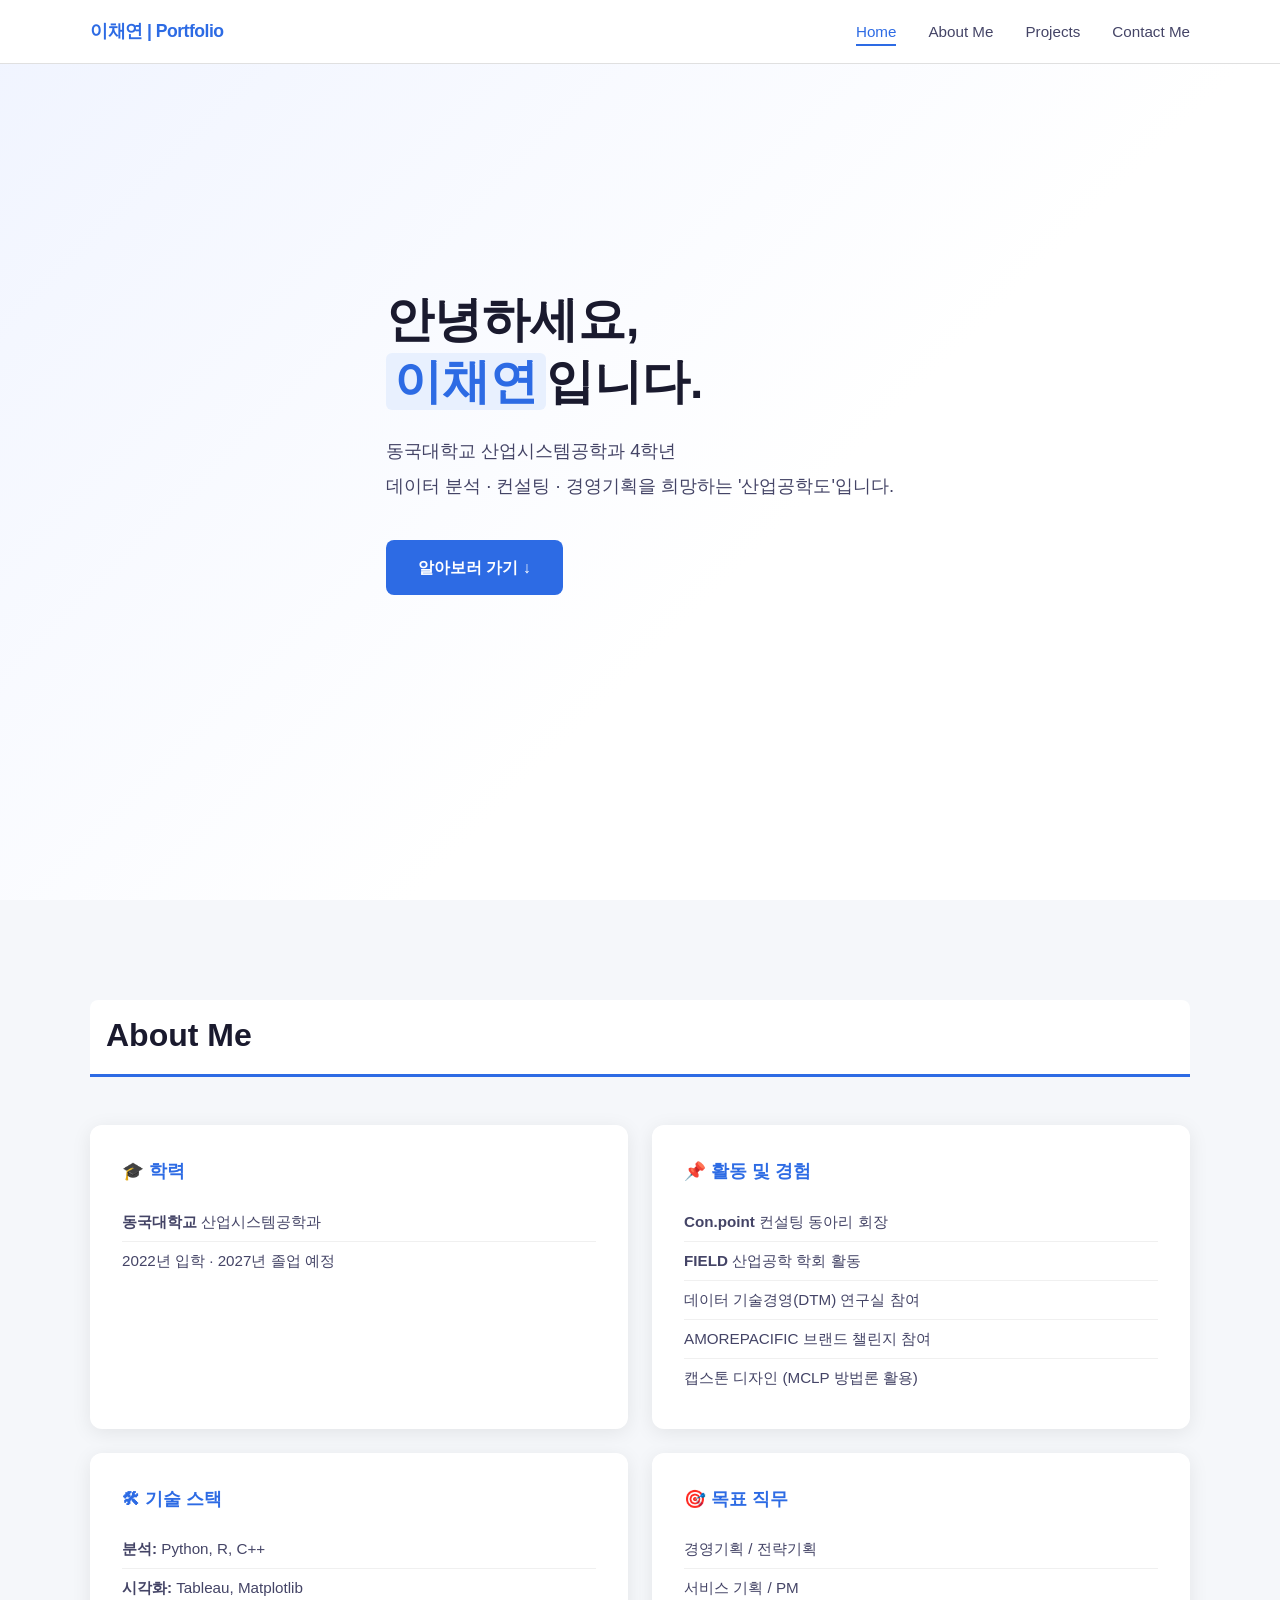
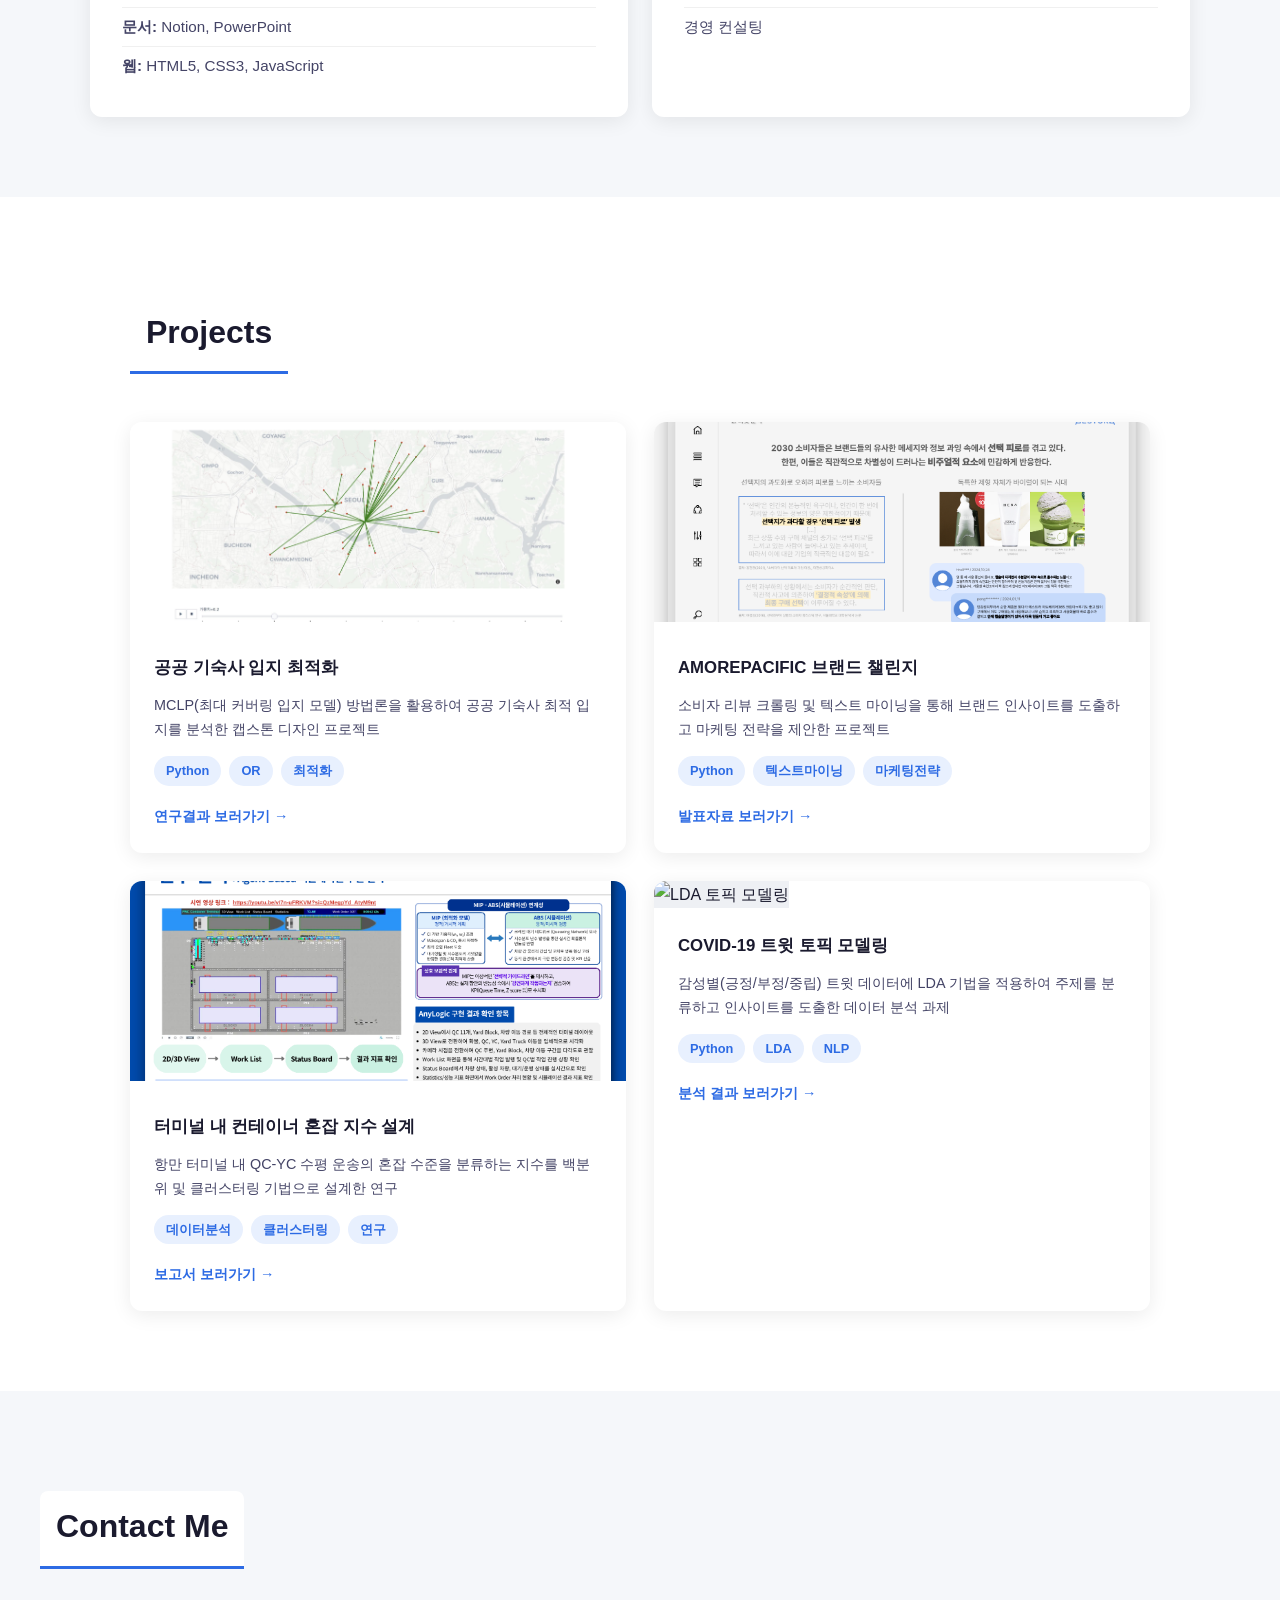
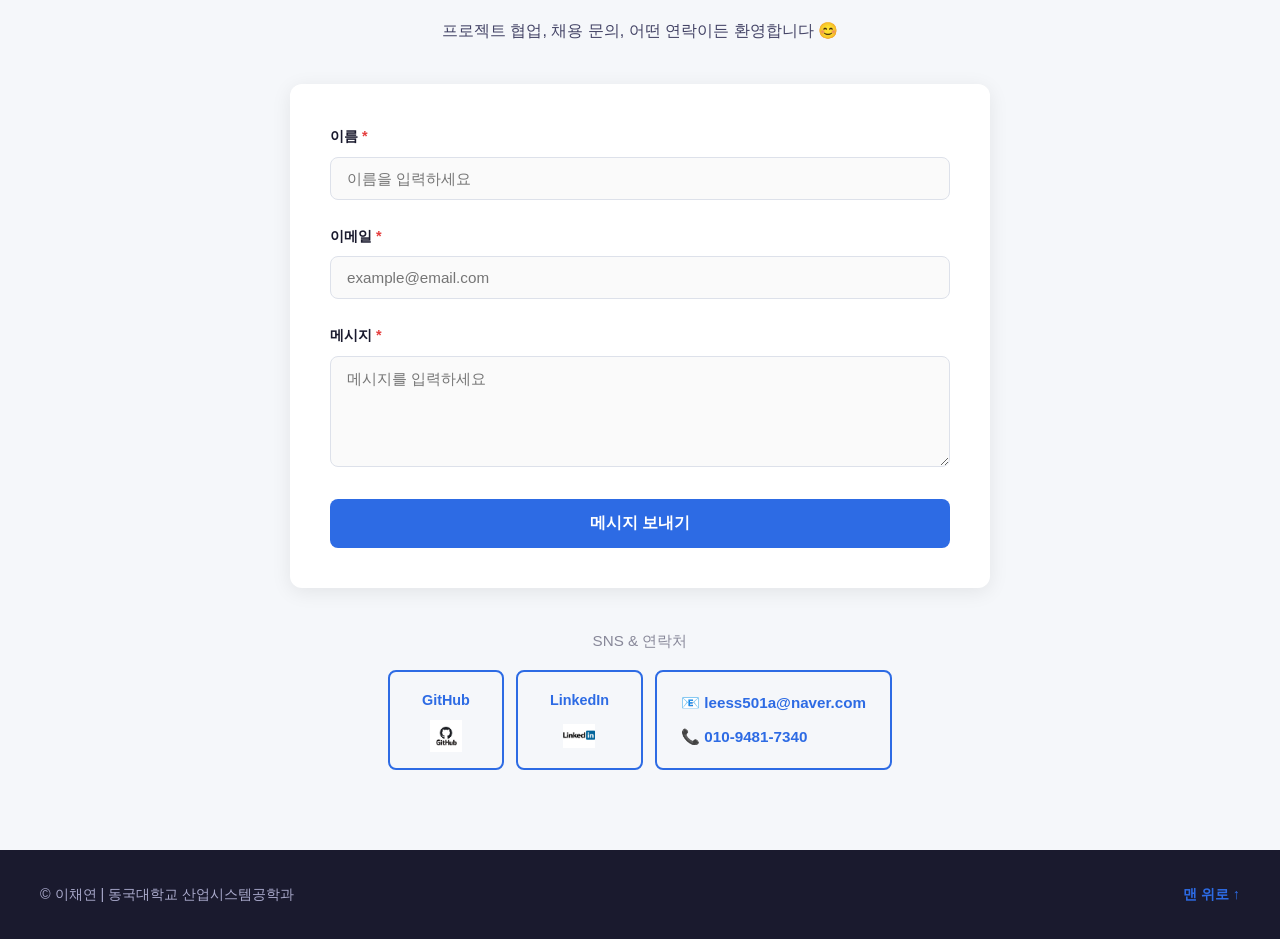
==== Portfolio.html @ 839d82a1 "Add files via upload" ====
<!DOCTYPE html>
<!-- [수정] lang="ko" 속성 추가: HTML 문서의 주 언어 명시 (문서 구조 정확성) -->
<html lang="ko">
<head>
  <meta charset="UTF-8">
  <meta name="viewport" content="width=device-width, initial-scale=1.0">
  <title>이채연 포트폴리오</title>
  <link rel="stylesheet" href="style.css">
</head>
<body>

  <!-- [수정] 기존 <div id="top"> 삭제: header와 id가 중복되어 HTML 유효성 오류 발생 -->

  <!-- Header & Nav -->
  <header id="top">
    <div class="header-inner">
      <div class="logo">이채연 | Portfolio</div>
      <nav>
        <ul>
          <li><a href="#home" class="nav-link">Home</a></li>
          <li><a href="#about" class="nav-link">About Me</a></li>
          <li><a href="#projects" class="nav-link">Projects</a></li>
          <li><a href="#contact" class="nav-link">Contact Me</a></li>
        </ul>
      </nav>
    </div>
  </header>

  <!-- [추가] 스크롤 진행 바: 현재 페이지 스크롤 위치를 시각적으로 표시 (JS에서 너비 제어) -->
  <div id="progressBar"></div>

  <!-- Home Section -->
  <section id="home">
    <div class="home-content">
      <h1>안녕하세요,<br><span class="highlight">이채연</span>입니다.</h1>
      <p>동국대학교 산업시스템공학과 4학년<br>
        데이터 분석 · 컨설팅 · 경영기획을 희망하는 '산업공학도'입니다.</p>
      <a href="#about" class="btn">알아보러 가기 ↓</a>
    </div>
  </section>

  <!-- About Me Section -->
  <section id="about">
    <h2 class="section-title">About Me</h2>
    <div class="about-grid">

      <div class="about-card">
        <h3>🎓 학력</h3>
        <ul>
          <li><strong>동국대학교</strong> 산업시스템공학과</li>
          <li>2022년 입학 · 2027년 졸업 예정</li>
        </ul>
      </div>

      <div class="about-card">
        <h3>📌 활동 및 경험</h3>
        <ul>
          <li><strong>Con.point</strong> 컨설팅 동아리 회장</li>
          <li><strong>FIELD</strong> 산업공학 학회 활동</li>
          <li>데이터 기술경영(DTM) 연구실 참여</li>
          <li>AMOREPACIFIC 브랜드 챌린지 참여</li>
          <li>캡스톤 디자인 (MCLP 방법론 활용)</li>
        </ul>
      </div>

      <div class="about-card">
        <h3>🛠 기술 스택</h3>
        <ul>
          <li><strong>분석:</strong> Python, R, C++</li>
          <li><strong>시각화:</strong> Tableau, Matplotlib</li>
          <li><strong>문서:</strong> Notion, PowerPoint</li>
          <li><strong>웹:</strong> HTML5, CSS3, JavaScript</li>
        </ul>
      </div>

      <div class="about-card">
        <h3>🎯 목표 직무</h3>
        <ul>
          <li>경영기획 / 전략기획</li>
          <li>서비스 기획 / PM</li>
          <li>경영 컨설팅</li>
        </ul>
      </div>

    </div>
  </section>

  <!-- Projects Section -->
  <section id="projects">
    <h2 class="section-title">Projects</h2>
    <div class="projects-grid">

      <div class="project-card">
        <img src="images/최적입지.png" alt="캡스톤 디자인 프로젝트">
        <div class="project-info">
          <h3>공공 기숙사 입지 최적화</h3>
          <p>MCLP(최대 커버링 입지 모델) 방법론을 활용하여
            공공 기숙사 최적 입지를 분석한 캡스톤 디자인 프로젝트</p>
          <div class="project-tags">
            <span class="tag">Python</span>
            <span class="tag">OR</span>
            <span class="tag">최적화</span>
          </div>
          <a href="https://github.com/Chaeyeon1106/LEE" target="_blank" class="project-link">
            연구결과 보러가기 →
          </a>
        </div>
      </div>

      <div class="project-card">
        <img src="images/아모레.png" alt="AMOREPACIFIC 프로젝트">
        <div class="project-info">
          <h3>AMOREPACIFIC 브랜드 챌린지</h3>
          <p>소비자 리뷰 크롤링 및 텍스트 마이닝을 통해
            브랜드 인사이트를 도출하고 마케팅 전략을 제안한 프로젝트</p>
          <div class="project-tags">
            <span class="tag">Python</span>
            <span class="tag">텍스트마이닝</span>
            <span class="tag">마케팅전략</span>
          </div>
          <a href="https://github.com/Chaeyeon1106/LEE" target="_blank" class="project-link">
            발표자료 보러가기 →
          </a>
        </div>
      </div>

      <div class="project-card">
        <img src="images/종설.png" alt="컨테이너 혼잡 지수">
        <div class="project-info">
          <h3>터미널 내 컨테이너 혼잡 지수 설계</h3>
          <p>항만 터미널 내 QC-YC 수평 운송의 혼잡 수준을
            분류하는 지수를 백분위 및 클러스터링 기법으로 설계한 연구</p>
          <div class="project-tags">
            <span class="tag">데이터분석</span>
            <span class="tag">클러스터링</span>
            <span class="tag">연구</span>
          </div>
          <a href="https://github.com/Chaeyeon1106/LEE" target="_blank" class="project-link">
            보고서 보러가기 →
          </a>
        </div>
      </div>

      <div class="project-card">
        <img src="images/LDA.png" alt="LDA 토픽 모델링">
        <div class="project-info">
          <h3>COVID-19 트윗 토픽 모델링</h3>
          <p>감성별(긍정/부정/중립) 트윗 데이터에 LDA 기법을 적용하여
            주제를 분류하고 인사이트를 도출한 데이터 분석 과제</p>
          <div class="project-tags">
            <span class="tag">Python</span>
            <span class="tag">LDA</span>
            <span class="tag">NLP</span>
          </div>
          <a href="https://github.com/Chaeyeon1106/LEE" target="_blank" class="project-link">
            분석 결과 보러가기 →
          </a>
        </div>
      </div>

    </div>
  </section>

  <!-- Contact Me Section -->
  <section id="contact">
    <h2 class="section-title">Contact Me</h2>
    <p class="contact-desc">프로젝트 협업, 채용 문의, 어떤 연락이든 환영합니다 😊</p>

    <!-- [수정] novalidate 추가: 브라우저 기본 검증 대신 JavaScript 정규표현식 유효성 검사가 동작하도록 함 -->
    <form id="contactForm" class="contact-form" novalidate>
      <div class="form-group">
        <label for="name">이름 <span class="required">*</span></label>
        <input type="text" id="name" name="name" placeholder="이름을 입력하세요">
      </div>
      <div class="form-group">
        <label for="email">이메일 <span class="required">*</span></label>
        <input type="email" id="email" name="email" placeholder="example@email.com">
      </div>
      <div class="form-group">
        <label for="message">메시지 <span class="required">*</span></label>
        <textarea id="message" name="message" rows="5"
          placeholder="메시지를 입력하세요"></textarea>
      </div>
      <button type="submit" class="btn-submit">메시지 보내기</button>
    </form>

    <div class="sns-area">
      <p>SNS & 연락처</p>
      <div class="sns-links">

        <!-- [수정] GitHub 실제 계정 주소로 연결 -->
        <a href="https://github.com/Chaeyeon1106" target="_blank" class="sns-btn">
          <img src="images/깃허브.jpg" alt="GitHub 아이콘" class="sns-icon">
          GitHub
        </a>

        <!-- [수정 필요] ⚠ 아래 LinkedIn 주소는 본인 실제 아이디로 교체하세요 -->
        <a href="https://linkedin.com/in/본인아이디" target="_blank" class="sns-btn">
          <img src="images/링크드인.jpg" alt="LinkedIn 아이콘" class="sns-icon">
          LinkedIn
        </a>

        <div class="contact-info">
          <p>📧 leess501a@naver.com</p>
          <p>📞 010-9481-7340</p>
        </div>
      </div>
    </div>
  </section>

  <!-- Footer -->
  <footer>
    <p>© 이채연 | 동국대학교 산업시스템공학과</p>
    <a href="#top" class="top-btn">맨 위로 ↑</a>
  </footer>

  <script src="script.js"></script>
</body>
</html>
---- style.css ----
/* ===== 기본 리셋 & 전체 설정 ===== */
* {
  margin: 0;
  padding: 0;
  box-sizing: border-box;
}

:root {
  --primary: #2d6be4;
  --primary-dark: #1a4db5;
  --bg-white: #ffffff;
  --bg-light: #f5f7fa;
  --bg-gray: #eef0f4;
  --text-dark: #1a1a2e;
  --text-mid: #444466;
  --text-light: #888899;
  --radius: 12px;
  --shadow: 0 4px 20px rgba(0,0,0,0.08);
}

/* [수정] html { scroll-behavior: smooth } 삭제:
   JavaScript에서 header 높이를 보정한 smooth scroll을 직접 구현하므로
   CSS와 기능이 중복되지 않도록 제거 */

body {
  font-family: 'Segoe UI', 'Apple SD Gothic Neo', sans-serif;
  background-color: var(--bg-white);
  color: var(--text-dark);
  line-height: 1.7;
}

a {
  text-decoration: none;
  color: inherit;
}

ul {
  list-style: none;
}

/* ===== [추가] 페이드인 효과 (스크롤 시 섹션 콘텐츠가 서서히 나타남) ===== */
/* JS의 IntersectionObserver가 화면에 들어온 요소에 .visible 클래스를 부여 */
.fade-in {
  opacity: 0;
}

.fade-in.visible {
  animation: fadeUp 0.7s ease forwards;
}

@keyframes fadeUp {
  from {
    opacity: 0;
    transform: translateY(24px);
  }
  to {
    opacity: 1;
    transform: none;
  }
}

/* 사용자가 OS에서 '동작 줄이기'를 설정한 경우 애니메이션 없이 바로 표시 */
@media (prefers-reduced-motion: reduce) {
  .fade-in {
    opacity: 1;
  }
  .fade-in.visible {
    animation: none;
  }
}

/* ===== Header & Nav ===== */
header {
  position: fixed;
  top: 0;
  width: 100%;
  background-color: rgba(255,255,255,0.95);
  backdrop-filter: blur(8px);
  border-bottom: 1px solid #e0e0e0;
  z-index: 1000;
  padding: 0 40px;
  height: 64px;
}

/* [추가] 스크롤 진행 바: header 바로 아래에 고정, 너비는 JS에서 스크롤 비율에 따라 변경 */
#progressBar {
  position: fixed;
  top: 64px;
  left: 0;
  height: 3px;
  width: 0;
  background-color: var(--primary);
  z-index: 1001;
}

.header-inner {
  max-width: 1100px;
  margin: 0 auto;
  height: 100%;
  display: flex;
  align-items: center;
  justify-content: space-between;
}

.logo {
  font-size: 1.1rem;
  font-weight: 700;
  color: var(--primary);
  letter-spacing: -0.5px;
}

nav ul {
  display: flex;
  gap: 32px;
}

nav ul li a {
  font-size: 0.95rem;
  font-weight: 500;
  color: var(--text-mid);
  transition: color 0.2s, border-bottom-color 0.2s;
  padding-bottom: 4px;
  border-bottom: 2px solid transparent;
}

/* [수정] border-bottom 전체 재선언 대신 색상만 변경하여 hover 시 레이아웃 흔들림 방지 */
nav ul li a:hover {
  color: var(--primary);
  border-bottom-color: var(--primary);
}

/* [추가] 현재 보고 있는 섹션의 메뉴 강조 (기존 JS 인라인 스타일 방식을 클래스 방식으로 분리) */
nav ul li a.active {
  color: var(--primary);
  border-bottom-color: var(--primary);
}

/* ===== Section 공통 ===== */
section {
  padding: 100px 40px 80px;
  max-width: 1100px;
  margin: 0 auto;
}

.section-title {
  font-size: 2rem;
  font-weight: 700;
  color: var(--text-dark);
  margin-bottom: 48px;
  padding: 8px 16px 12px;
  border-bottom: 3px solid var(--primary);
  display: inline-block;
  /* [추가] 섹션 제목 고정: 스크롤해도 해당 섹션 안에서는 제목이 상단에 붙어 있음 */
  position: sticky;
  top: 76px;            /* header(64px) + 진행바(3px) 아래에 고정 */
  z-index: 5;
  background-color: rgba(255,255,255,0.92);
  backdrop-filter: blur(6px);
  border-radius: 8px 8px 0 0;
}

/* ===== Home Section ===== */
#home {
  min-height: 100vh;
  display: flex;
  align-items: center;
  padding-top: 64px;
  max-width: 100%;
  background: linear-gradient(135deg, #f0f4ff 0%, #ffffff 60%);
}

.home-content {
  max-width: 1100px;
  margin: 0 auto;
  padding: 0 40px;
}

.home-content h1 {
  font-size: 3rem;
  font-weight: 800;
  line-height: 1.3;
  margin-bottom: 20px;
  color: var(--text-dark);
}

.highlight {
  color: var(--primary);
  background-color: #e8f0fe;
  padding: 2px 8px;
  border-radius: 6px;
}

.home-content p {
  font-size: 1.15rem;
  color: var(--text-mid);
  margin-bottom: 36px;
  line-height: 1.9;
}

.btn {
  display: inline-block;
  padding: 14px 32px;
  background-color: var(--primary);
  color: white;
  border-radius: 8px;
  font-weight: 600;
  font-size: 1rem;
  transition: background-color 0.2s, transform 0.2s;
}

.btn:hover {
  background-color: var(--primary-dark);
  transform: translateY(-2px);
}

/* ===== About Me Section ===== */
#about {
  background-color: var(--bg-light);
  max-width: 100%;
  padding: 100px 40px 80px;
}

#about > .section-title {
  display: block;
  max-width: 1100px;
  margin-left: auto;
  margin-right: auto;
}

#about > .about-grid {
  max-width: 1100px;
  margin-left: auto;
  margin-right: auto;
}

.about-grid {
  display: grid;
  grid-template-columns: repeat(2, 1fr);
  gap: 24px;
  max-width: 1100px;
  margin: 0 auto;
}

.about-card {
  background-color: var(--bg-white);
  border-radius: var(--radius);
  padding: 32px;
  box-shadow: var(--shadow);
  transition: transform 0.2s;
}

.about-card:hover {
  transform: translateY(-4px);
}

.about-card h3 {
  font-size: 1.1rem;
  font-weight: 700;
  margin-bottom: 16px;
  color: var(--primary);
}

.about-card ul li {
  padding: 6px 0;
  color: var(--text-mid);
  font-size: 0.95rem;
  border-bottom: 1px solid #f0f0f0;
}

.about-card ul li:last-child {
  border-bottom: none;
}

/* ===== Projects Section ===== */
.projects-grid {
  display: grid;
  grid-template-columns: repeat(2, 1fr);
  gap: 28px;
}

.project-card {
  background-color: var(--bg-white);
  border-radius: var(--radius);
  box-shadow: var(--shadow);
  overflow: hidden;
  transition: transform 0.2s, box-shadow 0.2s;
}

.project-card:hover {
  transform: translateY(-6px);
  box-shadow: 0 12px 32px rgba(0,0,0,0.12);
}

.project-card img {
  width: 100%;
  height: 200px;
  object-fit: cover;
  background-color: var(--bg-gray);
  /* [추가] hover 시 이미지 확대를 위한 transition */
  transition: transform 0.3s ease;
}

/* [추가] 카드에 마우스를 올리면 이미지가 살짝 확대 (overflow: hidden으로 카드 밖은 잘림) */
.project-card:hover img {
  transform: scale(1.05);
}

.project-info {
  padding: 24px;
}

.project-info h3 {
  font-size: 1.05rem;
  font-weight: 700;
  margin-bottom: 10px;
  color: var(--text-dark);
}

.project-info p {
  font-size: 0.9rem;
  color: var(--text-mid);
  margin-bottom: 14px;
  line-height: 1.7;
}

.project-tags {
  display: flex;
  flex-wrap: wrap;
  gap: 8px;
  margin-bottom: 16px;
}

.tag {
  background-color: #e8f0fe;
  color: var(--primary);
  font-size: 0.8rem;
  font-weight: 600;
  padding: 4px 12px;
  border-radius: 20px;
}

.project-link {
  font-size: 0.9rem;
  font-weight: 600;
  color: var(--primary);
  transition: color 0.2s;
}

.project-link:hover {
  color: var(--primary-dark);
  text-decoration: underline;
}

/* ===== Contact Me Section ===== */
#contact {
  background-color: var(--bg-light);
  max-width: 100%;
  padding: 100px 40px 80px;
}

#contact > * {
  max-width: 700px;
  margin-left: auto;
  margin-right: auto;
}

.contact-desc {
  text-align: center;
  color: var(--text-mid);
  margin-bottom: 40px;
  font-size: 1rem;
}

.contact-form {
  background-color: var(--bg-white);
  border-radius: var(--radius);
  padding: 40px;
  box-shadow: var(--shadow);
  margin-bottom: 40px;
}

.form-group {
  margin-bottom: 24px;
}

.form-group label {
  display: block;
  font-size: 0.9rem;
  font-weight: 600;
  color: var(--text-dark);
  margin-bottom: 8px;
}

.required {
  color: #e53e3e;
}

.form-group input,
.form-group textarea {
  width: 100%;
  padding: 12px 16px;
  border: 1.5px solid #dde1ea;
  border-radius: 8px;
  font-size: 0.95rem;
  color: var(--text-dark);
  background-color: #fafafa;
  transition: border-color 0.2s, box-shadow 0.2s;
  font-family: inherit;
  resize: vertical;
}

.form-group input:focus,
.form-group textarea:focus {
  outline: none;
  border-color: var(--primary);
  box-shadow: 0 0 0 3px rgba(45,107,228,0.1);
  background-color: #fff;
}

/* [추가] 유효성 검사 실패 시 입력창을 빨간 테두리로 시각적 강조 (JS에서 .error 클래스 부여) */
.form-group input.error,
.form-group textarea.error {
  border-color: #e53e3e;
  box-shadow: 0 0 0 3px rgba(229,62,62,0.12);
}

.btn-submit {
  width: 100%;
  padding: 14px;
  background-color: var(--primary);
  color: white;
  border: none;
  border-radius: 8px;
  font-size: 1rem;
  font-weight: 600;
  cursor: pointer;
  transition: background-color 0.2s, transform 0.2s;
  font-family: inherit;
}

.btn-submit:hover {
  background-color: var(--primary-dark);
  transform: translateY(-2px);
}

.sns-area {
  text-align: center;
  margin-top: 20px;
}

.sns-area p {
  font-size: 0.95rem;
  color: var(--text-light);
  margin-bottom: 16px;
}

.sns-links {
  display: flex;
  gap: 12px;
  justify-content: center;
  align-items: stretch;   /* 세 박스 높이 맞춤 */
}

.sns-btn {
  display: flex;
  flex-direction: column-reverse;
  align-items: center;
  border: 2px solid var(--primary);
  color: var(--primary);
  border-radius: 8px;
  font-weight: 600;
  font-size: 0.9rem;
  transition: all 0.2s;
  gap: 8px;
  padding: 16px 32px;
}

.sns-icon {
  width: 32px;
  height: 32px;
  object-fit: contain;
}

.sns-btn:hover {
  background-color: var(--primary);
  color: white;
}

.contact-info {
  display: flex;
  flex-direction: column;
  justify-content: center;
  align-items: flex-start;
  gap: 8px;
  padding: 16px 24px;
  border: 2px solid var(--primary);
  border-radius: 8px;
  text-align: left;
}

.contact-info p {
  font-size: 0.95rem;
  color: var(--primary);
  font-weight: 600;
  margin-bottom: 0;
}

/* ===== Footer ===== */
footer {
  background-color: var(--text-dark);
  color: #aaaacc;
  text-align: center;
  padding: 32px 40px;
  font-size: 0.9rem;
  display: flex;
  justify-content: space-between;
  align-items: center;
  width: 100%;
  max-width: 100%;
  box-sizing: border-box;
}

.top-btn {
  color: var(--primary);
  font-weight: 600;
  font-size: 0.9rem;
  transition: color 0.2s;
}

.top-btn:hover {
  color: #80aaff;
}

/* ===== [추가] 반응형 레이아웃 (모바일 대응, 중간보고서 보완 계획) ===== */
@media (max-width: 768px) {

  /* 헤더: 좌우 여백 축소, 메뉴 간격 줄임 */
  header {
    padding: 0 16px;
  }

  .logo {
    font-size: 0.95rem;
  }

  nav ul {
    gap: 16px;
  }

  nav ul li a {
    font-size: 0.85rem;
  }

  /* 섹션 공통: 좌우 여백 축소 */
  section,
  #about,
  #contact {
    padding: 80px 20px 60px;
  }

  /* Home: 제목 크기 축소 */
  .home-content {
    padding: 0 20px;
  }

  .home-content h1 {
    font-size: 2rem;
  }

  .home-content p {
    font-size: 1rem;
  }

  /* About / Projects: 2열 그리드 → 1열로 전환 */
  .about-grid,
  .projects-grid {
    grid-template-columns: 1fr;
  }

  /* Contact: SNS 버튼들을 세로로 배치 */
  .sns-links {
    flex-direction: column;
    align-items: stretch;
  }

  .contact-form {
    padding: 24px;
  }

  /* Footer: 세로 배치 */
  footer {
    flex-direction: column;
    gap: 8px;
  }
}
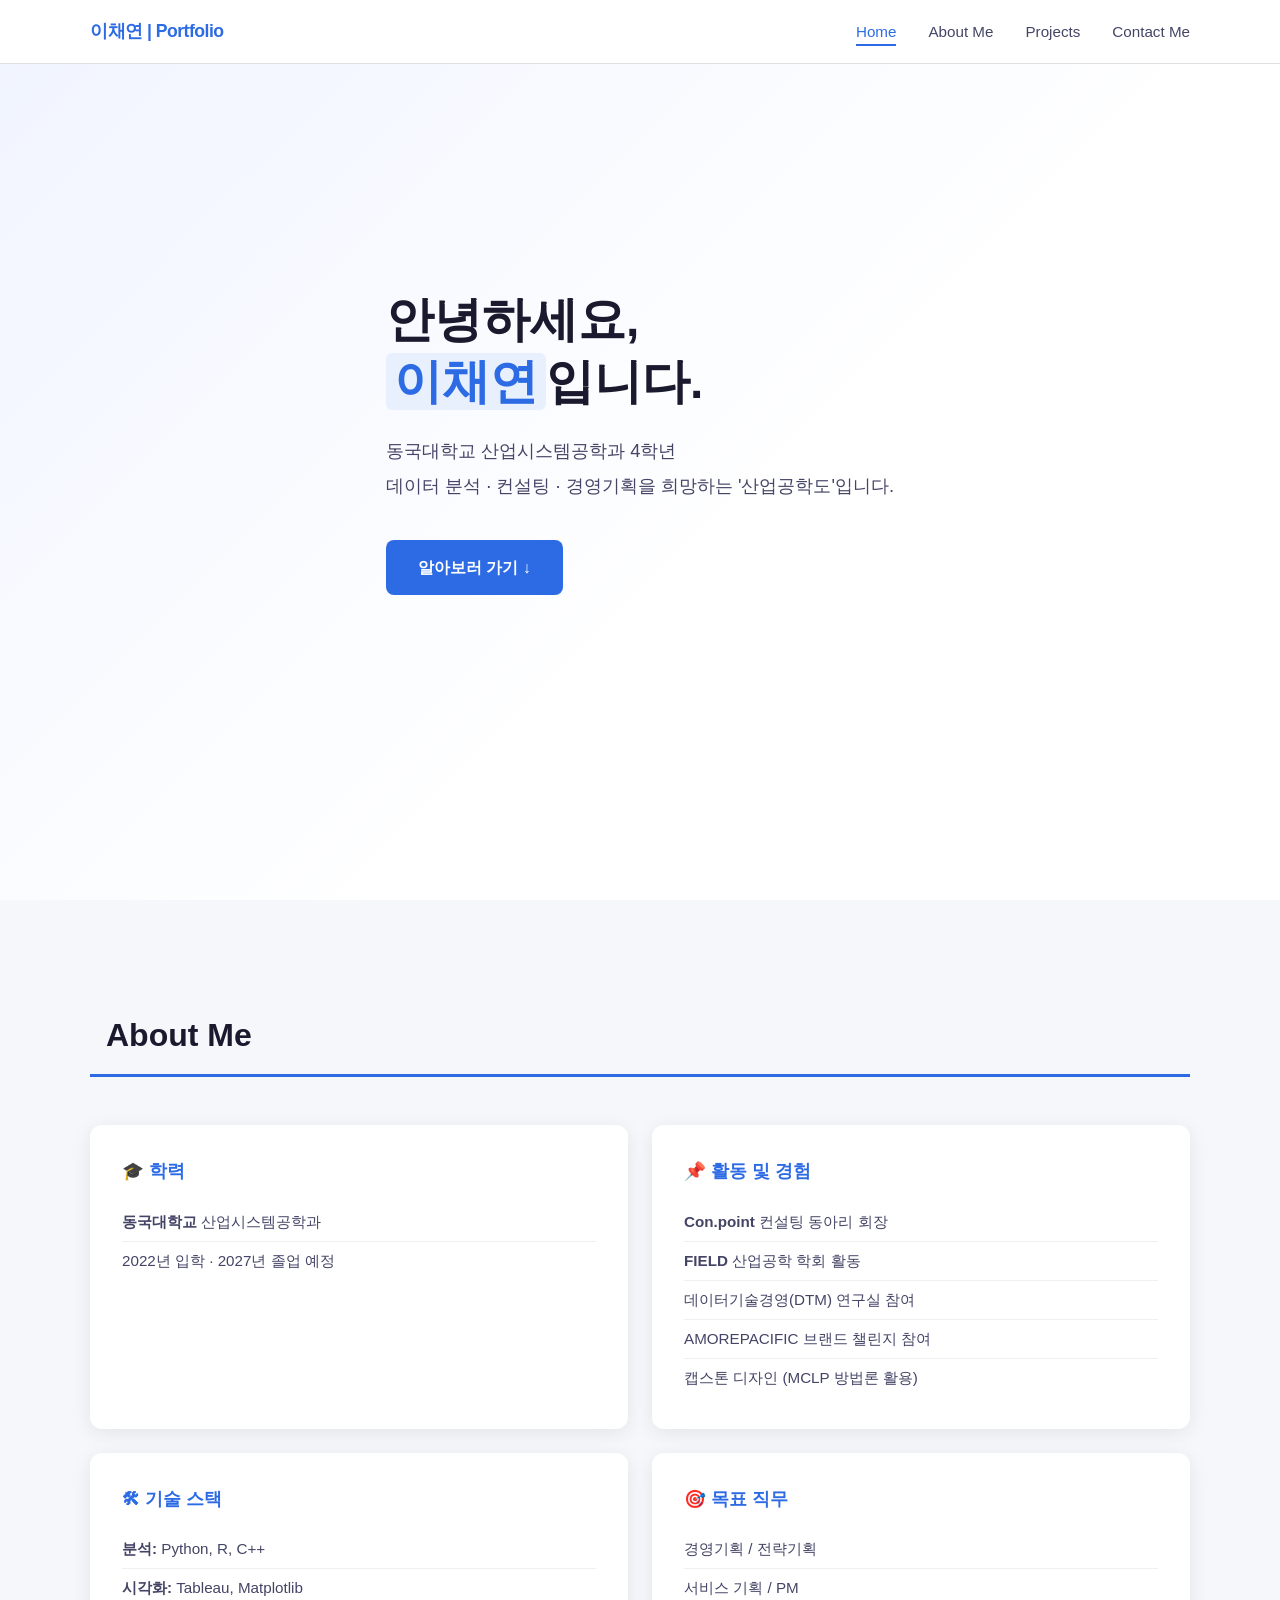
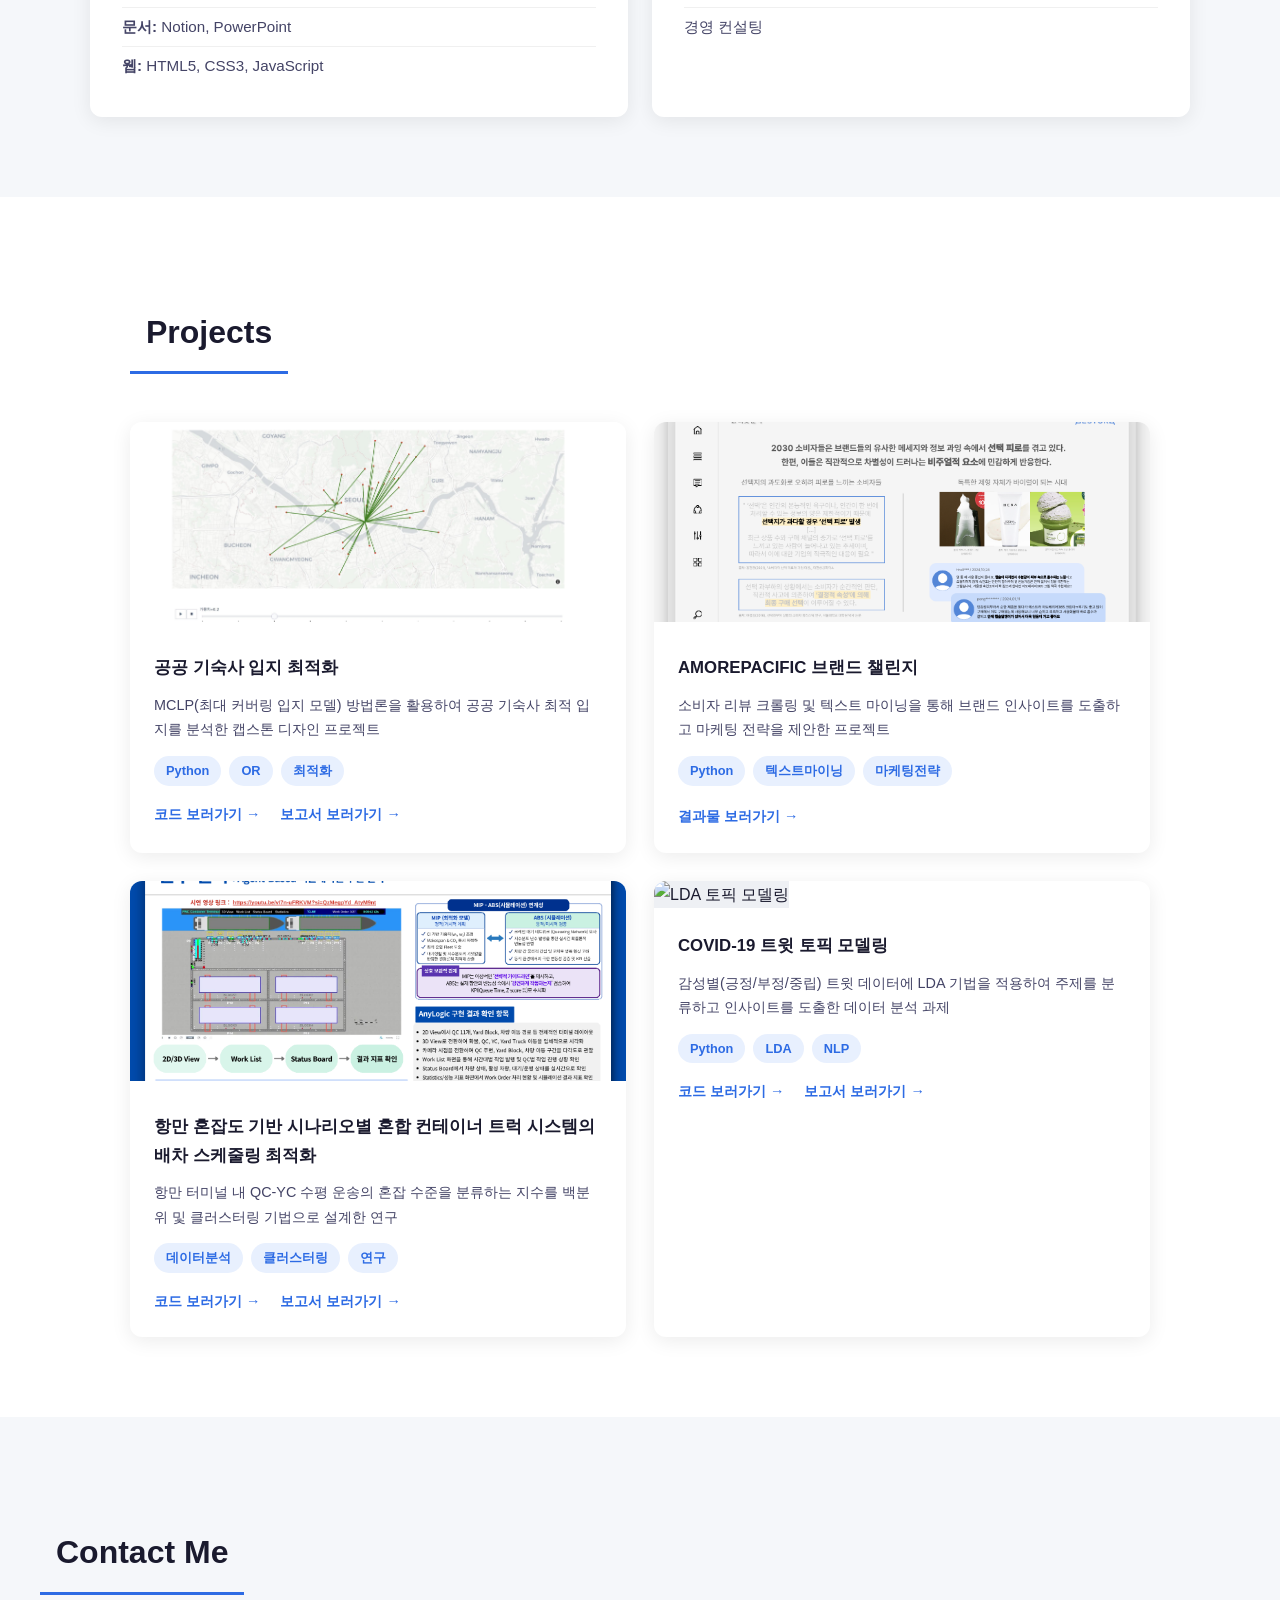
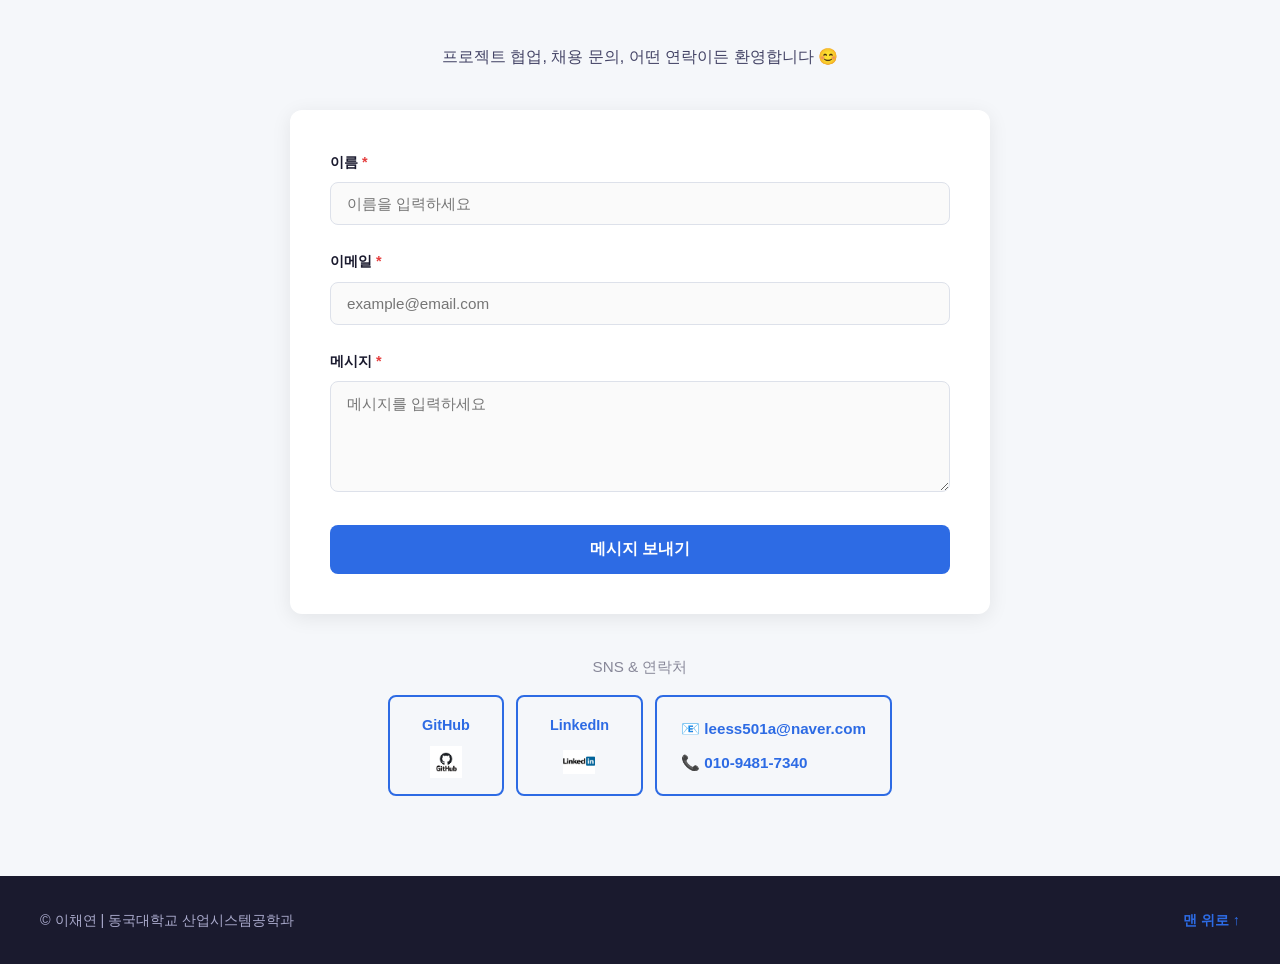
==== commit 5bcf81ac: "Add files via upload" ====
--- a/Portfolio.html
+++ b/Portfolio.html
@@ -57,7 +57,7 @@
         <ul>
           <li><strong>Con.point</strong> 컨설팅 동아리 회장</li>
           <li><strong>FIELD</strong> 산업공학 학회 활동</li>
-          <li>데이터 기술경영(DTM) 연구실 참여</li>
+          <li>데이터기술경영(DTM) 연구실 참여</li>
           <li>AMOREPACIFIC 브랜드 챌린지 참여</li>
           <li>캡스톤 디자인 (MCLP 방법론 활용)</li>
         </ul>
@@ -101,10 +101,15 @@
             <span class="tag">OR</span>
             <span class="tag">최적화</span>
           </div>
-          <a href="https://github.com/Chaeyeon1106/LEE" target="_blank" class="project-link">
-            연구결과 보러가기 →
-          </a>
-        </div>
+          <div class="project-links">
+            <a href="https://github.com/Chaeyeon1106/LEE/blob/main/COVID-19%20%ED%8A%B8%EC%9C%97%20%ED%86%A0%ED%94%BD%20%EB%AA%A8%EB%8D%B8%EB%A7%81%20%EB%B6%84%EC%84%9D%20%EC%BD%94%EB%93%9C.ipynb" target="_blank" class="project-link">
+              코드 보러가기 →
+            </a>
+            <a href="https://github.com/Chaeyeon1106/LEE/blob/main/COVID-19%20%ED%8A%B8%EC%9C%97%20%ED%86%A0%ED%94%BD%20%EB%AA%A8%EB%8D%B8%EB%A7%81%20%EB%B6%84%EC%84%9D%20%EB%B3%B4%EA%B3%A0%EC%84%9C.pdf" target="_blank" class="project-link">
+              보고서 보러가기 →
+            </a>
+          </div>
+      </div>
       </div>
 
       <div class="project-card">
@@ -118,8 +123,8 @@
             <span class="tag">텍스트마이닝</span>
             <span class="tag">마케팅전략</span>
           </div>
-          <a href="https://github.com/Chaeyeon1106/LEE" target="_blank" class="project-link">
-            발표자료 보러가기 →
+          <a href="https://github.com/Chaeyeon1106/LEE/blob/main/AMOREPACIFIC%20%EB%B8%8C%EB%9E%9C%EB%93%9C%20%EC%B1%8C%EB%A6%B0%EC%A7%80%20%EB%B0%9C%ED%91%9C%EC%9E%90%EB%A3%8C.pdf" target="_blank" class="project-link">
+            결과물 보러가기 →
           </a>
         </div>
       </div>
@@ -127,7 +132,7 @@
       <div class="project-card">
         <img src="images/종설.png" alt="컨테이너 혼잡 지수">
         <div class="project-info">
-          <h3>터미널 내 컨테이너 혼잡 지수 설계</h3>
+          <h3>항만 혼잡도 기반 시나리오별 혼합 컨테이너 트럭 시스템의 배차 스케줄링 최적화</h3>
           <p>항만 터미널 내 QC-YC 수평 운송의 혼잡 수준을
             분류하는 지수를 백분위 및 클러스터링 기법으로 설계한 연구</p>
           <div class="project-tags">
@@ -135,12 +140,18 @@
             <span class="tag">클러스터링</span>
             <span class="tag">연구</span>
           </div>
-          <a href="https://github.com/Chaeyeon1106/LEE" target="_blank" class="project-link">
-            보고서 보러가기 →
-          </a>
-        </div>
-      </div>
-
+          <div class="project-links">
+            <a href="https://github.com/Chaeyeon1106/LEE/blob/main/%EC%B5%9C%EC%A0%81%ED%99%94_%EC%BD%94%EB%93%9C_%EC%B5%9C%EC%A2%85%EB%B0%9C%ED%91%9C_%EC%88%98%EC%A0%95%EC%99%84%EB%A3%8C.ipynb" target="_blank" class="project-link">
+              코드 보러가기 →
+            </a>
+            <a href="https://github.com/Chaeyeon1106/LEE/blob/main/%ED%98%BC%ED%95%A9%20%EC%BB%A8%ED%85%8C%EC%9D%B4%EB%84%88%20%ED%8A%B8%EB%9F%AD%20%EC%8B%9C%EC%8A%A4%ED%85%9C%EC%9D%98%20%EB%B0%B0%EC%B0%A8%20%EC%8A%A4%EC%BC%80%EC%A4%84%EB%A7%81%20%EC%B5%9C%EC%A0%81%ED%99%94%20%EB%B3%B4%EA%B3%A0%EC%84%9C.pdf" target="_blank" class="project-link">
+              보고서 보러가기 →
+            </a>
+          </div>
+        </div>
+      </div>
+
+<!-- after -->
       <div class="project-card">
         <img src="images/LDA.png" alt="LDA 토픽 모델링">
         <div class="project-info">
@@ -152,9 +163,14 @@
             <span class="tag">LDA</span>
             <span class="tag">NLP</span>
           </div>
-          <a href="https://github.com/Chaeyeon1106/LEE" target="_blank" class="project-link">
-            분석 결과 보러가기 →
-          </a>
+          <div class="project-links">
+            <a href="https://github.com/Chaeyeon1106/LEE/blob/main/COVID-19%20%ED%8A%B8%EC%9C%97%20%ED%86%A0%ED%94%BD%20%EB%AA%A8%EB%8D%B8%EB%A7%81%20%EB%B6%84%EC%84%9D%20%EC%BD%94%EB%93%9C.ipynb" target="_blank" class="project-link">
+              코드 보러가기 →
+            </a>
+            <a href="https://github.com/Chaeyeon1106/LEE/blob/main/COVID-19%20%ED%8A%B8%EC%9C%97%20%ED%86%A0%ED%94%BD%20%EB%AA%A8%EB%8D%B8%EB%A7%81%20%EB%B6%84%EC%84%9D%20%EB%B3%B4%EA%B3%A0%EC%84%9C.pdf" target="_blank" class="project-link">
+              보고서 보러가기 →
+            </a>
+          </div>
         </div>
       </div>
 
--- a/style.css
+++ b/style.css
@@ -150,13 +150,6 @@
   padding: 8px 16px 12px;
   border-bottom: 3px solid var(--primary);
   display: inline-block;
-  /* [추가] 섹션 제목 고정: 스크롤해도 해당 섹션 안에서는 제목이 상단에 붙어 있음 */
-  position: sticky;
-  top: 76px;            /* header(64px) + 진행바(3px) 아래에 고정 */
-  z-index: 5;
-  background-color: rgba(255,255,255,0.92);
-  backdrop-filter: blur(6px);
-  border-radius: 8px 8px 0 0;
 }
 
 /* ===== Home Section ===== */
@@ -337,6 +330,13 @@
   font-weight: 600;
   padding: 4px 12px;
   border-radius: 20px;
+}
+
+/* [추가] 프로젝트 카드 안에 링크가 여러 개일 때 나란히 배치 */
+.project-links {
+  display: flex;
+  gap: 20px;
+  flex-wrap: wrap;
 }
 
 .project-link {
